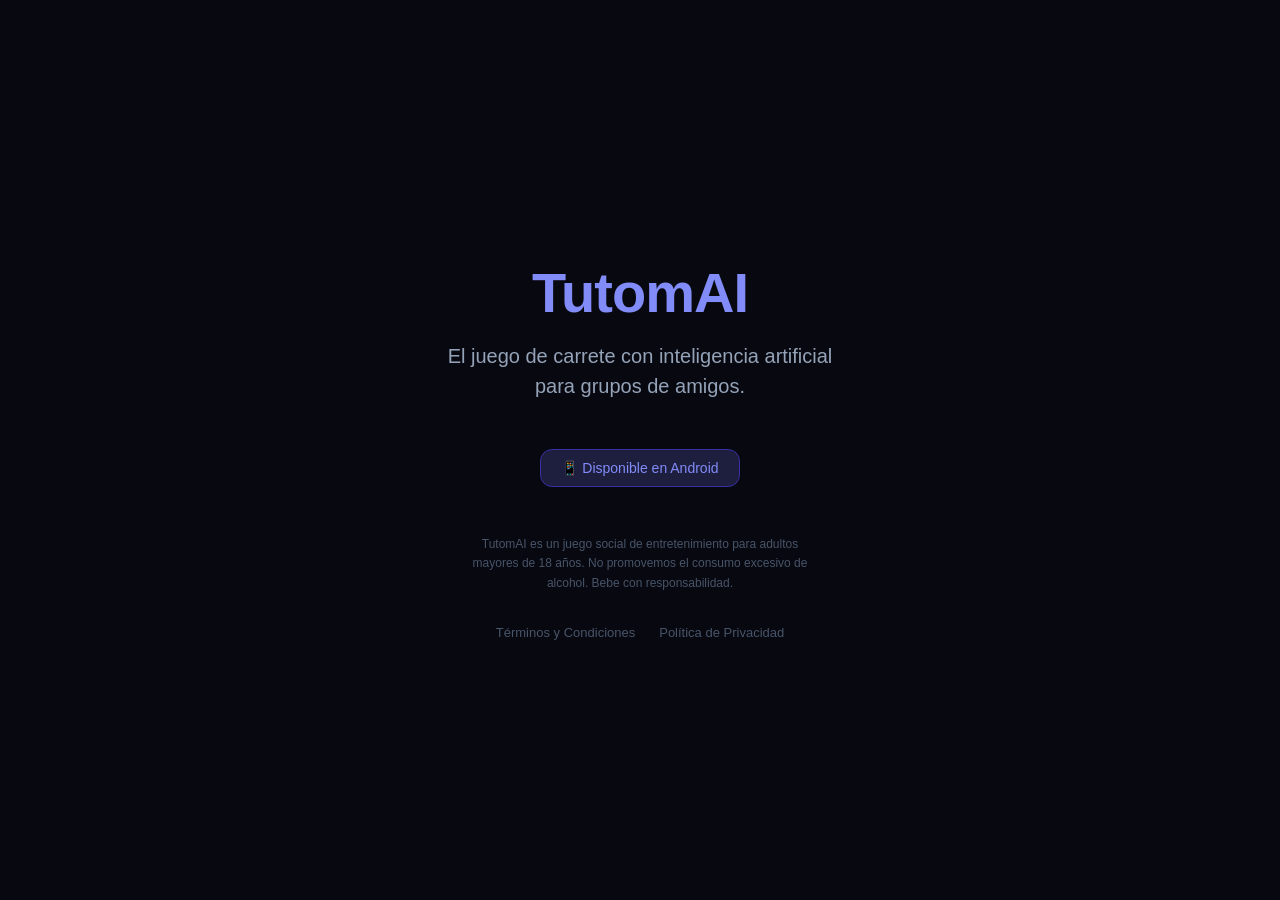
==== index.html @ c3a15d99 "feat: landing page tutomai" ====
<!DOCTYPE html>
<html lang="es">
<head>
  <meta charset="UTF-8" />
  <meta name="viewport" content="width=device-width, initial-scale=1.0" />
  <title>TutomAI — El juego de carrete con IA</title>
  <style>
    * { margin: 0; padding: 0; box-sizing: border-box; }
    body {
      font-family: -apple-system, BlinkMacSystemFont, 'Segoe UI', sans-serif;
      background: #080810;
      color: #e2e8f0;
      min-height: 100vh;
      display: flex;
      flex-direction: column;
      align-items: center;
      justify-content: center;
      padding: 24px;
      text-align: center;
    }
    .logo { font-size: 56px; font-weight: 800; color: #818cf8; letter-spacing: -1px; margin-bottom: 16px; }
    .tagline { font-size: 20px; color: #94a3b8; margin-bottom: 48px; line-height: 1.5; max-width: 400px; }
    .badge {
      display: inline-block;
      background: #1e1e3f;
      border: 1px solid #3730a3;
      border-radius: 12px;
      padding: 10px 20px;
      color: #818cf8;
      font-size: 14px;
      margin-bottom: 48px;
    }
    .disclaimer {
      font-size: 12px;
      color: #475569;
      max-width: 360px;
      line-height: 1.6;
      margin-bottom: 32px;
    }
    .links { display: flex; gap: 24px; }
    .links a { color: #475569; font-size: 13px; text-decoration: none; }
    .links a:hover { color: #818cf8; }
  </style>
</head>
<body>
  <div class="logo">TutomAI</div>
  <p class="tagline">El juego de carrete con inteligencia artificial para grupos de amigos.</p>
  <div class="badge">📱 Disponible en Android</div>
  <p class="disclaimer">
    TutomAI es un juego social de entretenimiento para adultos mayores de 18 años.
    No promovemos el consumo excesivo de alcohol. Bebe con responsabilidad.
  </p>
  <div class="links">
    <a href="/terms.html">Términos y Condiciones</a>
    <a href="/privacy.html">Política de Privacidad</a>
  </div>
</body>
</html>
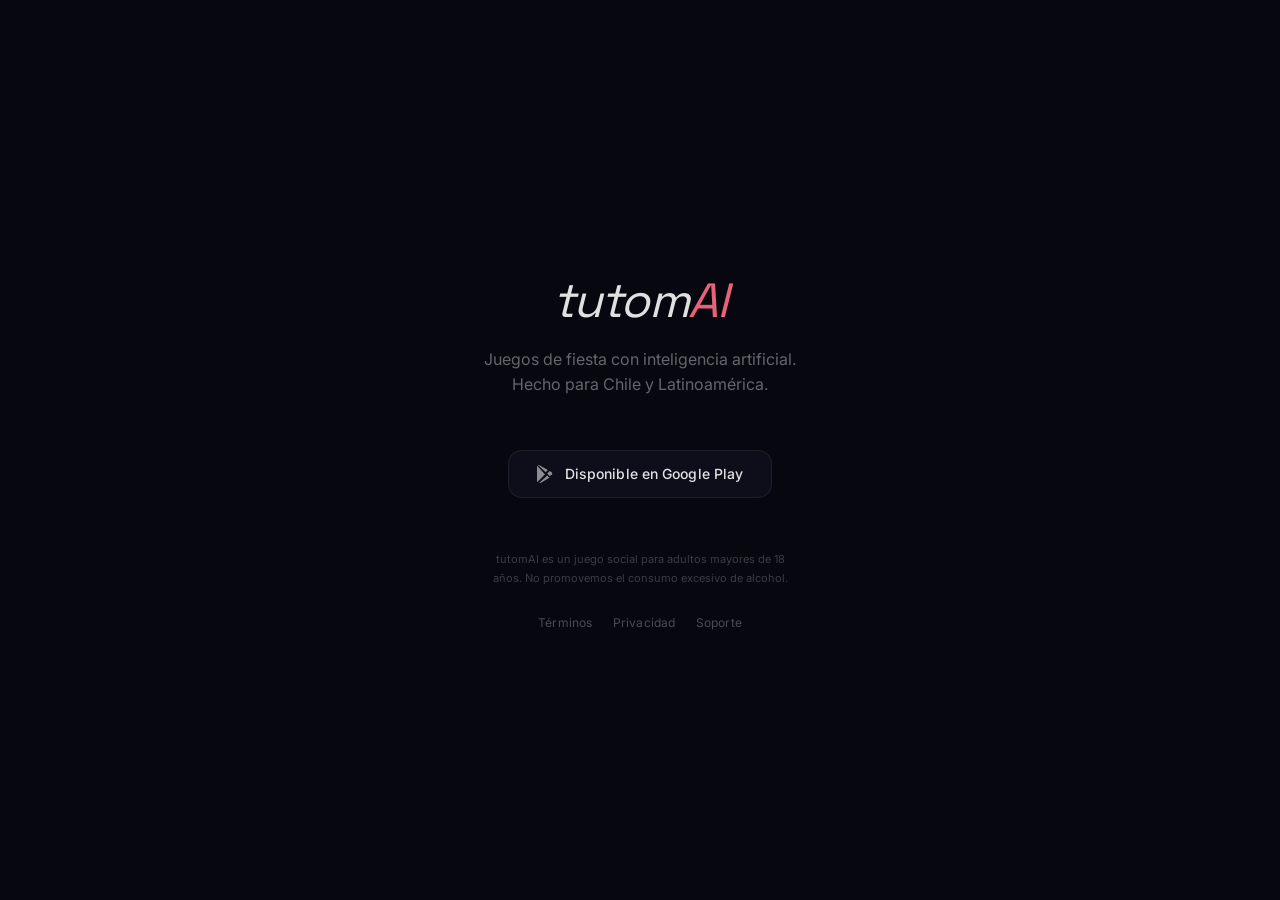
==== commit 5061c0eb: "Redesign: clean minimal site with shared design system" ====
--- a/index.html
+++ b/index.html
@@ -3,56 +3,134 @@
 <head>
   <meta charset="UTF-8" />
   <meta name="viewport" content="width=device-width, initial-scale=1.0" />
-  <title>TutomAI — El juego de carrete con IA</title>
+  <title>tutomAI</title>
+  <link rel="preconnect" href="https://fonts.googleapis.com" />
+  <link rel="preconnect" href="https://fonts.gstatic.com" crossorigin />
+  <link href="https://fonts.googleapis.com/css2?family=Inter:wght@400;500;600&family=Space+Grotesk:wght@700&display=swap" rel="stylesheet" />
   <style>
-    * { margin: 0; padding: 0; box-sizing: border-box; }
+    *, *::before, *::after { margin: 0; padding: 0; box-sizing: border-box; }
+
+    :root {
+      --bg: #06070f;
+      --surface: #0d0e1a;
+      --border: rgba(255,255,255,0.07);
+      --text: rgba(255,255,255,0.88);
+      --muted: rgba(255,255,255,0.38);
+      --accent: #e8637a;
+      --font-sans: 'Inter', -apple-system, BlinkMacSystemFont, sans-serif;
+      --font-display: 'Space Grotesk', sans-serif;
+    }
+
+    html { background: var(--bg); }
+
     body {
-      font-family: -apple-system, BlinkMacSystemFont, 'Segoe UI', sans-serif;
-      background: #080810;
-      color: #e2e8f0;
+      font-family: var(--font-sans);
+      background: var(--bg);
+      color: var(--text);
       min-height: 100vh;
       display: flex;
       flex-direction: column;
       align-items: center;
       justify-content: center;
-      padding: 24px;
+      padding: 48px 24px;
+    }
+
+    .wrap {
+      max-width: 420px;
+      width: 100%;
       text-align: center;
     }
-    .logo { font-size: 56px; font-weight: 800; color: #818cf8; letter-spacing: -1px; margin-bottom: 16px; }
-    .tagline { font-size: 20px; color: #94a3b8; margin-bottom: 48px; line-height: 1.5; max-width: 400px; }
-    .badge {
-      display: inline-block;
-      background: #1e1e3f;
-      border: 1px solid #3730a3;
-      border-radius: 12px;
-      padding: 10px 20px;
-      color: #818cf8;
+
+    .wordmark {
+      font-family: var(--font-display);
+      font-size: 48px;
+      letter-spacing: -1.5px;
+      color: var(--text);
+      font-style: italic;
+      margin-bottom: 16px;
+    }
+
+    .wordmark span { color: var(--accent); }
+
+    .tagline {
+      font-size: 16px;
+      color: var(--muted);
+      line-height: 1.6;
+      margin-bottom: 52px;
+      font-weight: 400;
+    }
+
+    .store-btn {
+      display: inline-flex;
+      align-items: center;
+      gap: 10px;
+      background: var(--surface);
+      border: 1px solid var(--border);
+      border-radius: 14px;
+      padding: 14px 28px;
+      color: var(--text);
+      font-family: var(--font-sans);
       font-size: 14px;
-      margin-bottom: 48px;
+      font-weight: 500;
+      text-decoration: none;
+      letter-spacing: 0.1px;
+      transition: border-color 0.15s;
+      margin-bottom: 52px;
     }
+
+    .store-btn:hover { border-color: rgba(255,255,255,0.18); }
+
+    .store-icon {
+      width: 18px;
+      height: 18px;
+      opacity: 0.6;
+    }
+
     .disclaimer {
+      font-size: 11px;
+      color: rgba(255,255,255,0.22);
+      line-height: 1.7;
+      margin-bottom: 28px;
+      max-width: 320px;
+      margin-left: auto;
+      margin-right: auto;
+    }
+
+    .footer-links {
+      display: flex;
+      gap: 20px;
+      justify-content: center;
+    }
+
+    .footer-links a {
       font-size: 12px;
-      color: #475569;
-      max-width: 360px;
-      line-height: 1.6;
-      margin-bottom: 32px;
+      color: rgba(255,255,255,0.28);
+      text-decoration: none;
+      letter-spacing: 0.2px;
     }
-    .links { display: flex; gap: 24px; }
-    .links a { color: #475569; font-size: 13px; text-decoration: none; }
-    .links a:hover { color: #818cf8; }
+
+    .footer-links a:hover { color: rgba(255,255,255,0.55); }
   </style>
 </head>
 <body>
-  <div class="logo">TutomAI</div>
-  <p class="tagline">El juego de carrete con inteligencia artificial para grupos de amigos.</p>
-  <div class="badge">📱 Disponible en Android</div>
-  <p class="disclaimer">
-    TutomAI es un juego social de entretenimiento para adultos mayores de 18 años.
-    No promovemos el consumo excesivo de alcohol. Bebe con responsabilidad.
-  </p>
-  <div class="links">
-    <a href="/terms.html">Términos y Condiciones</a>
-    <a href="/privacy.html">Política de Privacidad</a>
+  <div class="wrap">
+    <div class="wordmark">tutom<span>AI</span></div>
+    <p class="tagline">Juegos de fiesta con inteligencia artificial.<br>Hecho para Chile y Latinoamérica.</p>
+
+    <a href="https://play.google.com/store/apps/details?id=com.tutomai.app" class="store-btn">
+      <svg class="store-icon" viewBox="0 0 24 24" fill="currentColor">
+        <path d="M3.18 23.76a2 2 0 0 0 2.09-.15l11.34-6.55-2.93-2.93-10.5 9.63zM.5 1.27C.19 1.67 0 2.23 0 2.96v18.08c0 .73.19 1.29.5 1.69l.09.09L10.44 12.5v-.23L.59 1.18l-.09.09zm19.27 8.4-2.89-1.67-3.27 3.27 3.27 3.27 2.9-1.68c.83-.48.83-1.26 0-1.74l-.01-.45zM3.18.24 14.52 6.79l-2.93 2.93L1.27.09A2 2 0 0 1 3.18.24z"/>
+      </svg>
+      Disponible en Google Play
+    </a>
+
+    <p class="disclaimer">tutomAI es un juego social para adultos mayores de 18 años. No promovemos el consumo excesivo de alcohol.</p>
+
+    <div class="footer-links">
+      <a href="/terms.html">Términos</a>
+      <a href="/privacy.html">Privacidad</a>
+      <a href="/support.html">Soporte</a>
+    </div>
   </div>
 </body>
 </html>
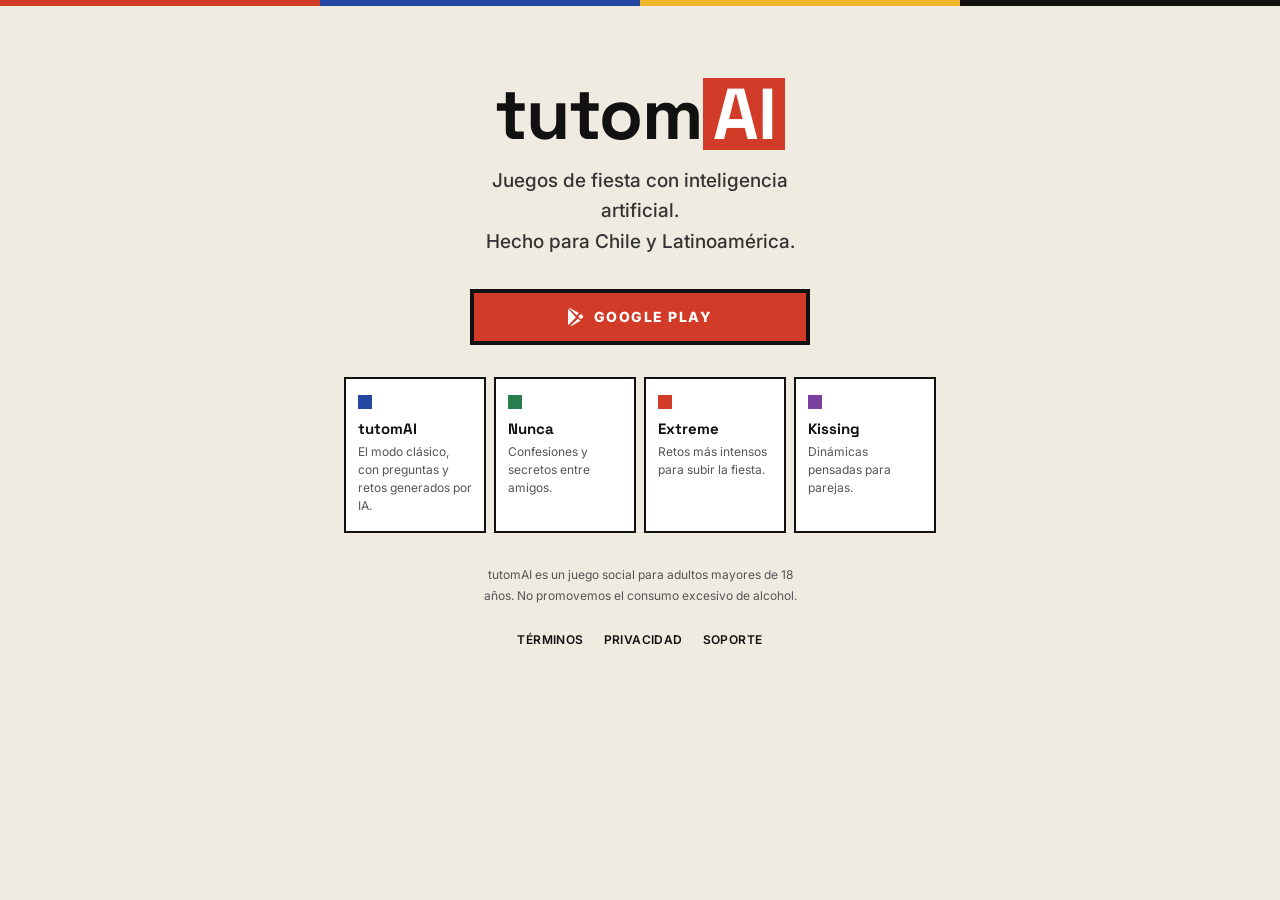
==== commit 4b157cb8: "Redesign site with Mondrian style and add early-access landing page Rebuild all pages around tutomAI" ====
--- a/index.html
+++ b/index.html
@@ -3,134 +3,62 @@
 <head>
   <meta charset="UTF-8" />
   <meta name="viewport" content="width=device-width, initial-scale=1.0" />
-  <title>tutomAI</title>
+  <title>tutomAI — Juegos de fiesta con IA</title>
+  <meta name="description" content="tutomAI es un juego social con inteligencia artificial, hecho para Chile y Latinoamérica." />
   <link rel="preconnect" href="https://fonts.googleapis.com" />
   <link rel="preconnect" href="https://fonts.gstatic.com" crossorigin />
-  <link href="https://fonts.googleapis.com/css2?family=Inter:wght@400;500;600&family=Space+Grotesk:wght@700&display=swap" rel="stylesheet" />
-  <style>
-    *, *::before, *::after { margin: 0; padding: 0; box-sizing: border-box; }
-
-    :root {
-      --bg: #06070f;
-      --surface: #0d0e1a;
-      --border: rgba(255,255,255,0.07);
-      --text: rgba(255,255,255,0.88);
-      --muted: rgba(255,255,255,0.38);
-      --accent: #e8637a;
-      --font-sans: 'Inter', -apple-system, BlinkMacSystemFont, sans-serif;
-      --font-display: 'Space Grotesk', sans-serif;
-    }
-
-    html { background: var(--bg); }
-
-    body {
-      font-family: var(--font-sans);
-      background: var(--bg);
-      color: var(--text);
-      min-height: 100vh;
-      display: flex;
-      flex-direction: column;
-      align-items: center;
-      justify-content: center;
-      padding: 48px 24px;
-    }
-
-    .wrap {
-      max-width: 420px;
-      width: 100%;
-      text-align: center;
-    }
-
-    .wordmark {
-      font-family: var(--font-display);
-      font-size: 48px;
-      letter-spacing: -1.5px;
-      color: var(--text);
-      font-style: italic;
-      margin-bottom: 16px;
-    }
-
-    .wordmark span { color: var(--accent); }
-
-    .tagline {
-      font-size: 16px;
-      color: var(--muted);
-      line-height: 1.6;
-      margin-bottom: 52px;
-      font-weight: 400;
-    }
-
-    .store-btn {
-      display: inline-flex;
-      align-items: center;
-      gap: 10px;
-      background: var(--surface);
-      border: 1px solid var(--border);
-      border-radius: 14px;
-      padding: 14px 28px;
-      color: var(--text);
-      font-family: var(--font-sans);
-      font-size: 14px;
-      font-weight: 500;
-      text-decoration: none;
-      letter-spacing: 0.1px;
-      transition: border-color 0.15s;
-      margin-bottom: 52px;
-    }
-
-    .store-btn:hover { border-color: rgba(255,255,255,0.18); }
-
-    .store-icon {
-      width: 18px;
-      height: 18px;
-      opacity: 0.6;
-    }
-
-    .disclaimer {
-      font-size: 11px;
-      color: rgba(255,255,255,0.22);
-      line-height: 1.7;
-      margin-bottom: 28px;
-      max-width: 320px;
-      margin-left: auto;
-      margin-right: auto;
-    }
-
-    .footer-links {
-      display: flex;
-      gap: 20px;
-      justify-content: center;
-    }
-
-    .footer-links a {
-      font-size: 12px;
-      color: rgba(255,255,255,0.28);
-      text-decoration: none;
-      letter-spacing: 0.2px;
-    }
-
-    .footer-links a:hover { color: rgba(255,255,255,0.55); }
-  </style>
+  <link rel="stylesheet" href="/style.css" />
 </head>
 <body>
-  <div class="wrap">
-    <div class="wordmark">tutom<span>AI</span></div>
-    <p class="tagline">Juegos de fiesta con inteligencia artificial.<br>Hecho para Chile y Latinoamérica.</p>
+  <div class="m-strip"><span></span><span></span><span></span><span></span></div>
 
-    <a href="https://play.google.com/store/apps/details?id=com.tutomai.app" class="store-btn">
-      <svg class="store-icon" viewBox="0 0 24 24" fill="currentColor">
-        <path d="M3.18 23.76a2 2 0 0 0 2.09-.15l11.34-6.55-2.93-2.93-10.5 9.63zM.5 1.27C.19 1.67 0 2.23 0 2.96v18.08c0 .73.19 1.29.5 1.69l.09.09L10.44 12.5v-.23L.59 1.18l-.09.09zm19.27 8.4-2.89-1.67-3.27 3.27 3.27 3.27 2.9-1.68c.83-.48.83-1.26 0-1.74l-.01-.45zM3.18.24 14.52 6.79l-2.93 2.93L1.27.09A2 2 0 0 1 3.18.24z"/>
-      </svg>
-      Disponible en Google Play
-    </a>
+  <div class="container">
 
-    <p class="disclaimer">tutomAI es un juego social para adultos mayores de 18 años. No promovemos el consumo excesivo de alcohol.</p>
+    <section class="hero">
+      <div class="hero-mark">tutom<span class="accent">AI</span></div>
+      <p class="hero-tagline">Juegos de fiesta con inteligencia artificial.<br>Hecho para Chile y Latinoamérica.</p>
 
-    <div class="footer-links">
-      <a href="/terms.html">Términos</a>
-      <a href="/privacy.html">Privacidad</a>
-      <a href="/support.html">Soporte</a>
-    </div>
+      <div class="btn-wrap">
+        <a href="https://play.google.com/store/apps/details?id=com.tutomai.app" class="btn btn-red">
+          <svg class="btn-icon" viewBox="0 0 24 24" fill="currentColor">
+            <path d="M3.18 23.76a2 2 0 0 0 2.09-.15l11.34-6.55-2.93-2.93-10.5 9.63zM.5 1.27C.19 1.67 0 2.23 0 2.96v18.08c0 .73.19 1.29.5 1.69l.09.09L10.44 12.5v-.23L.59 1.18l-.09.09zm19.27 8.4-2.89-1.67-3.27 3.27 3.27 3.27 2.9-1.68c.83-.48.83-1.26 0-1.74l-.01-.45zM3.18.24 14.52 6.79l-2.93 2.93L1.27.09A2 2 0 0 1 3.18.24z"/>
+          </svg>
+          Google Play
+        </a>
+      </div>
+
+      <div class="mode-grid">
+        <div class="mode-card">
+          <div class="mode-dot dot-blue"></div>
+          <div class="mode-name">tutomAI</div>
+          <div class="mode-desc">El modo clásico, con preguntas y retos generados por IA.</div>
+        </div>
+        <div class="mode-card">
+          <div class="mode-dot dot-green"></div>
+          <div class="mode-name">Nunca</div>
+          <div class="mode-desc">Confesiones y secretos entre amigos.</div>
+        </div>
+        <div class="mode-card">
+          <div class="mode-dot dot-red"></div>
+          <div class="mode-name">Extreme</div>
+          <div class="mode-desc">Retos más intensos para subir la fiesta.</div>
+        </div>
+        <div class="mode-card">
+          <div class="mode-dot dot-purple"></div>
+          <div class="mode-name">Kissing</div>
+          <div class="mode-desc">Dinámicas pensadas para parejas.</div>
+        </div>
+      </div>
+
+      <p class="disclaimer">tutomAI es un juego social para adultos mayores de 18 años. No promovemos el consumo excesivo de alcohol.</p>
+
+      <div class="footer-links">
+        <a href="/terms.html">Términos</a>
+        <a href="/privacy.html">Privacidad</a>
+        <a href="/support.html">Soporte</a>
+      </div>
+    </section>
+
   </div>
 </body>
 </html>
--- a/style.css
+++ b/style.css
@@ -0,0 +1,588 @@
+@import url('https://fonts.googleapis.com/css2?family=Inter:wght@400;500;600;700;800&family=Space+Grotesk:wght@500;700&display=swap');
+
+*, *::before, *::after { margin: 0; padding: 0; box-sizing: border-box; }
+
+:root {
+  --cream: #F0EBE1;
+  --white: #FFFFFF;
+  --black: #111111;
+  --muted: #555555;
+  --secondary: #333333;
+
+  --red: #D13B27;
+  --blue: #2447A3;
+  --yellow: #F0B429;
+  --green: #2A7D4F;
+  --purple: #7B3FA0;
+
+  --border-w: 2.5px;
+  --border-w-heavy: 4px;
+
+  --space-xs: 4px;
+  --space-sm: 8px;
+  --space-md: 12px;
+  --space-lg: 16px;
+  --space-xl: 20px;
+  --space-xxl: 24px;
+  --space-x3l: 32px;
+  --space-x4l: 40px;
+  --space-x5l: 48px;
+
+  --font-sans: 'Inter', -apple-system, BlinkMacSystemFont, sans-serif;
+  --font-display: 'Space Grotesk', sans-serif;
+}
+
+html { background: var(--cream); }
+
+body {
+  font-family: var(--font-sans);
+  background: var(--cream);
+  color: var(--black);
+  line-height: 1.6;
+  -webkit-font-smoothing: antialiased;
+}
+
+a { color: var(--black); }
+
+/* ---------- Mondrian decorative strip ---------- */
+.m-strip {
+  display: flex;
+  height: 6px;
+  width: 100%;
+}
+
+.m-strip span { flex: 1; }
+.m-strip span:nth-child(1) { background: var(--red); }
+.m-strip span:nth-child(2) { background: var(--blue); }
+.m-strip span:nth-child(3) { background: var(--yellow); }
+.m-strip span:nth-child(4) { background: var(--black); }
+
+/* ---------- Layout ---------- */
+.container {
+  max-width: 640px;
+  margin: 0 auto;
+  padding: var(--space-xxl) var(--space-lg) var(--space-x5l);
+}
+
+/* ---------- Nav ---------- */
+.nav {
+  display: flex;
+  align-items: center;
+  justify-content: space-between;
+  margin-bottom: var(--space-x3l);
+}
+
+.nav-brand {
+  font-family: var(--font-display);
+  font-size: 22px;
+  font-weight: 700;
+  color: var(--black);
+  text-decoration: none;
+  letter-spacing: -0.5px;
+}
+
+.nav-brand .accent {
+  background: var(--red);
+  color: var(--white);
+  padding: 1px 6px;
+  margin-left: 2px;
+}
+
+.nav-back {
+  font-size: 13px;
+  font-weight: 600;
+  color: var(--black);
+  text-decoration: none;
+  text-transform: uppercase;
+  letter-spacing: 0.6px;
+  border-bottom: var(--border-w) solid var(--black);
+  padding-bottom: 2px;
+}
+
+/* ---------- Hero (home) ---------- */
+.hero {
+  text-align: center;
+  padding: var(--space-x4l) 0 var(--space-x3l);
+}
+
+.hero-mark {
+  font-family: var(--font-display);
+  font-size: 56px;
+  font-weight: 700;
+  letter-spacing: -1.5px;
+  color: var(--black);
+  line-height: 1;
+  margin-bottom: var(--space-lg);
+}
+
+.hero-mark .accent {
+  display: inline-block;
+  background: var(--red);
+  color: var(--white);
+  padding: 0 10px;
+  margin-left: 2px;
+}
+
+.hero-tagline {
+  font-size: 17px;
+  color: var(--secondary);
+  line-height: 1.6;
+  max-width: 360px;
+  margin: 0 auto var(--space-x3l);
+  font-weight: 500;
+}
+
+/* ---------- Mondrian Buttons ---------- */
+.btn {
+  display: inline-flex;
+  align-items: center;
+  justify-content: center;
+  gap: var(--space-sm);
+  width: 100%;
+  max-width: 340px;
+  height: 56px;
+  border: var(--border-w-heavy) solid var(--black);
+  border-radius: 0;
+  background: var(--white);
+  color: var(--black);
+  font-family: var(--font-sans);
+  font-size: 14px;
+  font-weight: 800;
+  text-transform: uppercase;
+  letter-spacing: 1.5px;
+  text-decoration: none;
+  transition: transform 0.1s ease;
+}
+
+.btn:active { transform: translateY(2px); }
+
+.btn-red { background: var(--red); color: var(--white); }
+.btn-blue { background: var(--blue); color: var(--white); }
+.btn-yellow { background: var(--yellow); color: var(--black); }
+
+.btn-icon { width: 18px; height: 18px; flex-shrink: 0; }
+
+.btn-wrap {
+  display: flex;
+  justify-content: center;
+  margin-bottom: var(--space-x3l);
+}
+
+/* ---------- Mode grid (feature blocks) ---------- */
+.mode-grid {
+  display: grid;
+  grid-template-columns: 1fr 1fr;
+  gap: var(--space-sm);
+  margin-bottom: var(--space-x3l);
+}
+
+.mode-card {
+  border: var(--border-w) solid var(--black);
+  background: var(--white);
+  padding: var(--space-lg) var(--space-md);
+  text-align: left;
+}
+
+.mode-card .mode-dot {
+  width: 14px;
+  height: 14px;
+  margin-bottom: var(--space-sm);
+}
+
+.mode-card .mode-name {
+  font-family: var(--font-display);
+  font-size: 15px;
+  font-weight: 700;
+  margin-bottom: 2px;
+}
+
+.mode-card .mode-desc {
+  font-size: 12px;
+  color: var(--muted);
+  line-height: 1.5;
+}
+
+.dot-blue { background: var(--blue); }
+.dot-green { background: var(--green); }
+.dot-red { background: var(--red); }
+.dot-purple { background: var(--purple); }
+.dot-yellow { background: var(--yellow); }
+
+/* ---------- Disclaimer / footer copy ---------- */
+.disclaimer {
+  font-size: 12px;
+  color: var(--muted);
+  line-height: 1.7;
+  max-width: 320px;
+  margin: 0 auto var(--space-xxl);
+}
+
+.footer-links {
+  display: flex;
+  gap: var(--space-xl);
+  justify-content: center;
+}
+
+.footer-links a {
+  font-size: 12px;
+  font-weight: 600;
+  color: var(--black);
+  text-decoration: none;
+  text-transform: uppercase;
+  letter-spacing: 0.4px;
+}
+
+.footer-links a:hover { color: var(--red); }
+
+/* ---------- Sub-page header ---------- */
+.page-header { margin-bottom: var(--space-x3l); }
+
+.page-title {
+  font-family: var(--font-display);
+  font-size: 32px;
+  font-weight: 700;
+  letter-spacing: -0.6px;
+  color: var(--black);
+  margin-bottom: var(--space-xs);
+}
+
+.page-date {
+  font-size: 12px;
+  font-weight: 600;
+  color: var(--muted);
+  letter-spacing: 0.3px;
+}
+
+/* ---------- Divider ---------- */
+.divider {
+  height: var(--border-w);
+  background: var(--black);
+  margin: var(--space-x3l) 0;
+}
+
+/* ---------- Content sections ---------- */
+.section { margin-bottom: var(--space-xxl); }
+
+.section-title {
+  display: inline-block;
+  font-size: 11px;
+  font-weight: 800;
+  letter-spacing: 1.4px;
+  text-transform: uppercase;
+  color: var(--white);
+  background: var(--black);
+  padding: 3px 8px;
+  margin-bottom: var(--space-lg);
+}
+
+p {
+  font-size: 14.5px;
+  color: var(--secondary);
+  line-height: 1.75;
+  margin-bottom: var(--space-md);
+}
+
+ul { list-style: none; margin-bottom: var(--space-md); }
+
+ul li {
+  font-size: 14.5px;
+  color: var(--secondary);
+  line-height: 1.75;
+  padding-left: var(--space-lg);
+  position: relative;
+  margin-bottom: var(--space-xs);
+}
+
+ul li::before {
+  content: '';
+  position: absolute;
+  left: 0;
+  top: 9px;
+  width: 6px;
+  height: 6px;
+  background: var(--red);
+}
+
+.section a { text-decoration: underline; text-decoration-color: var(--black); }
+.section a:hover { color: var(--red); text-decoration-color: var(--red); }
+
+/* ---------- Cards (support FAQ) ---------- */
+.card {
+  background: var(--white);
+  border: var(--border-w) solid var(--black);
+  border-left: 6px solid var(--blue);
+  padding: var(--space-lg) var(--space-xl);
+  margin-bottom: var(--space-md);
+}
+
+.card-title {
+  font-family: var(--font-display);
+  font-size: 15px;
+  font-weight: 700;
+  color: var(--black);
+  margin-bottom: var(--space-xs);
+}
+
+.card p {
+  font-size: 13.5px;
+  color: var(--muted);
+  line-height: 1.65;
+  margin-bottom: 0;
+}
+
+.contact-link {
+  display: inline-block;
+  margin-top: var(--space-md);
+  font-size: 13px;
+  font-weight: 700;
+  color: var(--black);
+  text-decoration: none;
+  border-bottom: var(--border-w) solid var(--red);
+  padding-bottom: 1px;
+}
+
+.contact-link:hover { color: var(--red); }
+
+/* ---------- Footer ---------- */
+.footer {
+  margin-top: var(--space-x4l);
+  padding-top: var(--space-xxl);
+  border-top: var(--border-w) solid var(--black);
+  display: flex;
+  align-items: center;
+  justify-content: space-between;
+  flex-wrap: wrap;
+  gap: var(--space-md);
+}
+
+.footer-copy {
+  font-size: 12px;
+  font-weight: 600;
+  color: var(--muted);
+}
+
+.footer .footer-links a { color: var(--muted); }
+.footer .footer-links a:hover { color: var(--red); }
+
+/* ---------- Early access landing ---------- */
+.container-ea { max-width: 560px; }
+
+.ea-hero { text-align: center; padding-bottom: var(--space-xl); }
+
+.ea-badge {
+  display: inline-block;
+  background: var(--black);
+  color: var(--yellow);
+  font-size: 12px;
+  font-weight: 800;
+  text-transform: uppercase;
+  letter-spacing: 1.2px;
+  padding: var(--space-sm) var(--space-lg);
+  margin-bottom: var(--space-xl);
+}
+
+.ea-title {
+  font-family: var(--font-display);
+  font-size: 30px;
+  font-weight: 700;
+  line-height: 1.18;
+  letter-spacing: -0.6px;
+  color: var(--black);
+  margin-bottom: var(--space-lg);
+}
+
+.ea-sub {
+  font-size: 15px;
+  color: var(--secondary);
+  line-height: 1.65;
+  max-width: 420px;
+  margin: 0 auto var(--space-xxl);
+}
+
+.ea-sub strong { color: var(--red); }
+
+.ea-counter-box {
+  background: var(--white);
+  border: var(--border-w-heavy) solid var(--black);
+  padding: var(--space-xl) var(--space-xl) var(--space-xxl);
+  max-width: 320px;
+  margin: 0 auto;
+}
+
+.ea-counter-label {
+  font-size: 11px;
+  font-weight: 800;
+  text-transform: uppercase;
+  letter-spacing: 1.2px;
+  color: var(--muted);
+  margin-bottom: var(--space-sm);
+}
+
+.ea-counter-number {
+  font-family: var(--font-display);
+  font-size: 56px;
+  font-weight: 700;
+  color: var(--red);
+  line-height: 1;
+  margin-bottom: var(--space-lg);
+}
+
+.ea-counter-number.ea-counter-zero { color: var(--black); }
+
+.ea-progress-track {
+  height: 12px;
+  width: 100%;
+  background: var(--cream);
+  border: var(--border-w) solid var(--black);
+}
+
+.ea-progress-fill {
+  height: 100%;
+  width: 100%;
+  background: var(--red);
+  transition: width 0.4s ease;
+}
+
+/* ---------- Early access form ---------- */
+.ea-form-section { margin-bottom: var(--space-xxl); }
+
+.ea-form {
+  display: flex;
+  flex-direction: column;
+  gap: var(--space-lg);
+}
+
+.ea-form[hidden], .ea-success[hidden] { display: none; }
+
+.ea-field {
+  display: flex;
+  flex-direction: column;
+  gap: var(--space-xs);
+}
+
+.ea-field label {
+  font-size: 11px;
+  font-weight: 800;
+  text-transform: uppercase;
+  letter-spacing: 1px;
+  color: var(--black);
+}
+
+.ea-field input {
+  height: 50px;
+  border: var(--border-w) solid var(--black);
+  border-radius: 0;
+  background: var(--white);
+  padding: 0 var(--space-lg);
+  font-family: var(--font-sans);
+  font-size: 15px;
+  color: var(--black);
+}
+
+.ea-field input:focus {
+  outline: none;
+  border-color: var(--blue);
+  border-width: var(--border-w-heavy);
+}
+
+.ea-check {
+  display: flex;
+  align-items: flex-start;
+  gap: var(--space-sm);
+  font-size: 13px;
+  color: var(--secondary);
+  cursor: pointer;
+}
+
+.ea-check input { margin-top: 3px; accent-color: var(--blue); }
+
+.ea-submit {
+  width: 100%;
+  max-width: 280px;
+  margin: var(--space-sm) auto 0;
+  align-self: center;
+}
+
+.ea-disclaimer-small {
+  font-size: 12px;
+  color: var(--muted);
+  line-height: 1.6;
+  margin-top: var(--space-sm);
+  margin-bottom: 0;
+}
+
+/* ---------- Early access success state ---------- */
+.ea-success {
+  text-align: center;
+  background: var(--white);
+  border: var(--border-w-heavy) solid var(--black);
+  padding: var(--space-x3l) var(--space-xl);
+}
+
+.ea-success-icon {
+  display: inline-flex;
+  align-items: center;
+  justify-content: center;
+  gap: 4px;
+  width: 84px;
+  height: 84px;
+  background: var(--green);
+  border: var(--border-w) solid var(--black);
+  color: var(--white);
+  font-size: 30px;
+  font-weight: 800;
+  margin-bottom: var(--space-lg);
+  overflow: hidden;
+}
+
+.ea-beer {
+  display: inline-block;
+  transform-origin: bottom center;
+}
+
+.ea-beer-left {
+  animation: eaCheersLeft 0.6s ease-out;
+}
+
+.ea-beer-right {
+  animation: eaCheersRight 0.6s ease-out;
+}
+
+@keyframes eaCheersLeft {
+  0%   { transform: translateX(-22px) rotate(0deg); }
+  55%  { transform: translateX(2px) rotate(-18deg); }
+  75%  { transform: translateX(0) rotate(-22deg); }
+  100% { transform: translateX(0) rotate(-14deg); }
+}
+
+@keyframes eaCheersRight {
+  0%   { transform: translateX(22px) rotate(0deg); }
+  55%  { transform: translateX(-2px) rotate(18deg); }
+  75%  { transform: translateX(0) rotate(22deg); }
+  100% { transform: translateX(0) rotate(14deg); }
+}
+
+.ea-success-title {
+  font-family: var(--font-display);
+  font-size: 22px;
+  font-weight: 700;
+  margin-bottom: var(--space-sm);
+}
+
+.ea-success-text {
+  font-size: 14px;
+  color: var(--secondary);
+  line-height: 1.65;
+  margin-bottom: 0;
+}
+
+/* ---------- Responsive (tablet/desktop) ---------- */
+@media (min-width: 640px) {
+  .container { padding: var(--space-x3l) var(--space-xxl) var(--space-x5l); }
+  .hero-mark { font-size: 72px; }
+  .hero-tagline { font-size: 19px; }
+  .page-title { font-size: 40px; }
+  .mode-grid { grid-template-columns: repeat(4, 1fr); }
+  .ea-title { font-size: 38px; }
+  .ea-counter-number { font-size: 64px; }
+}
